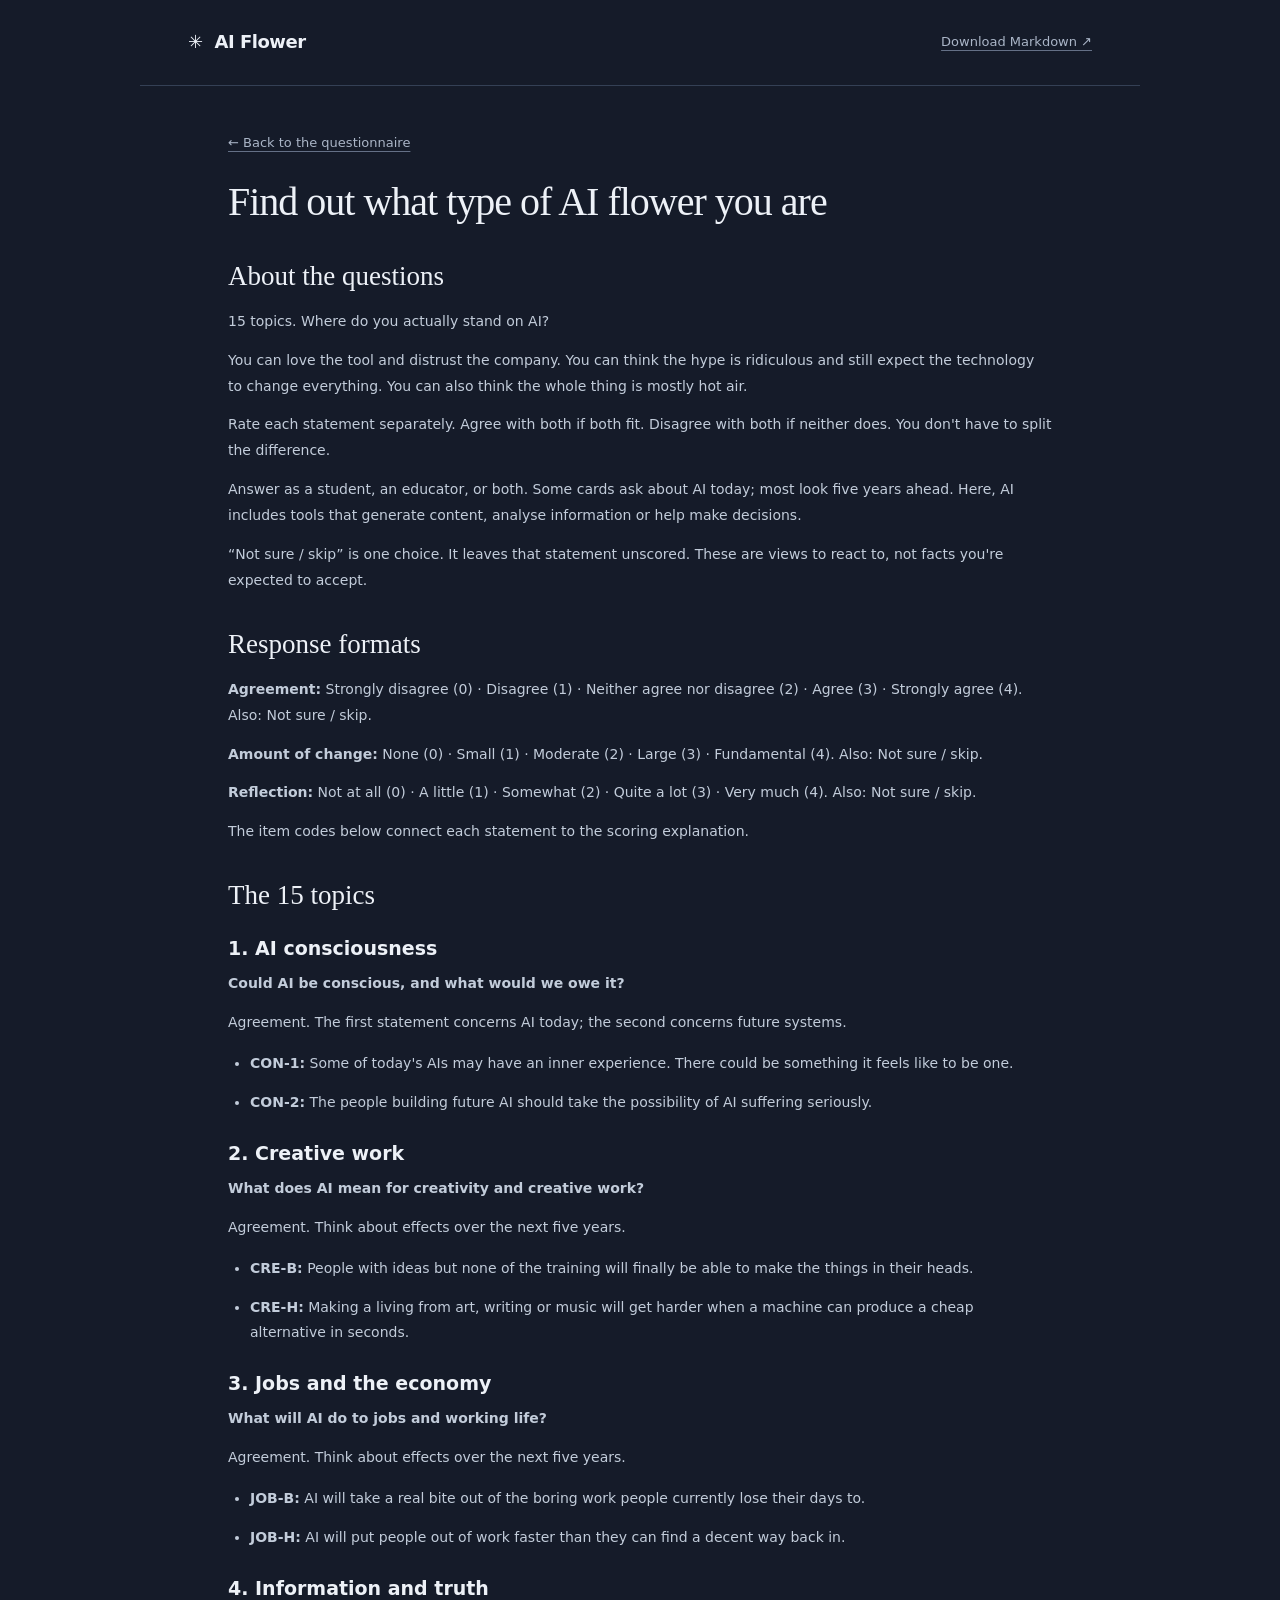
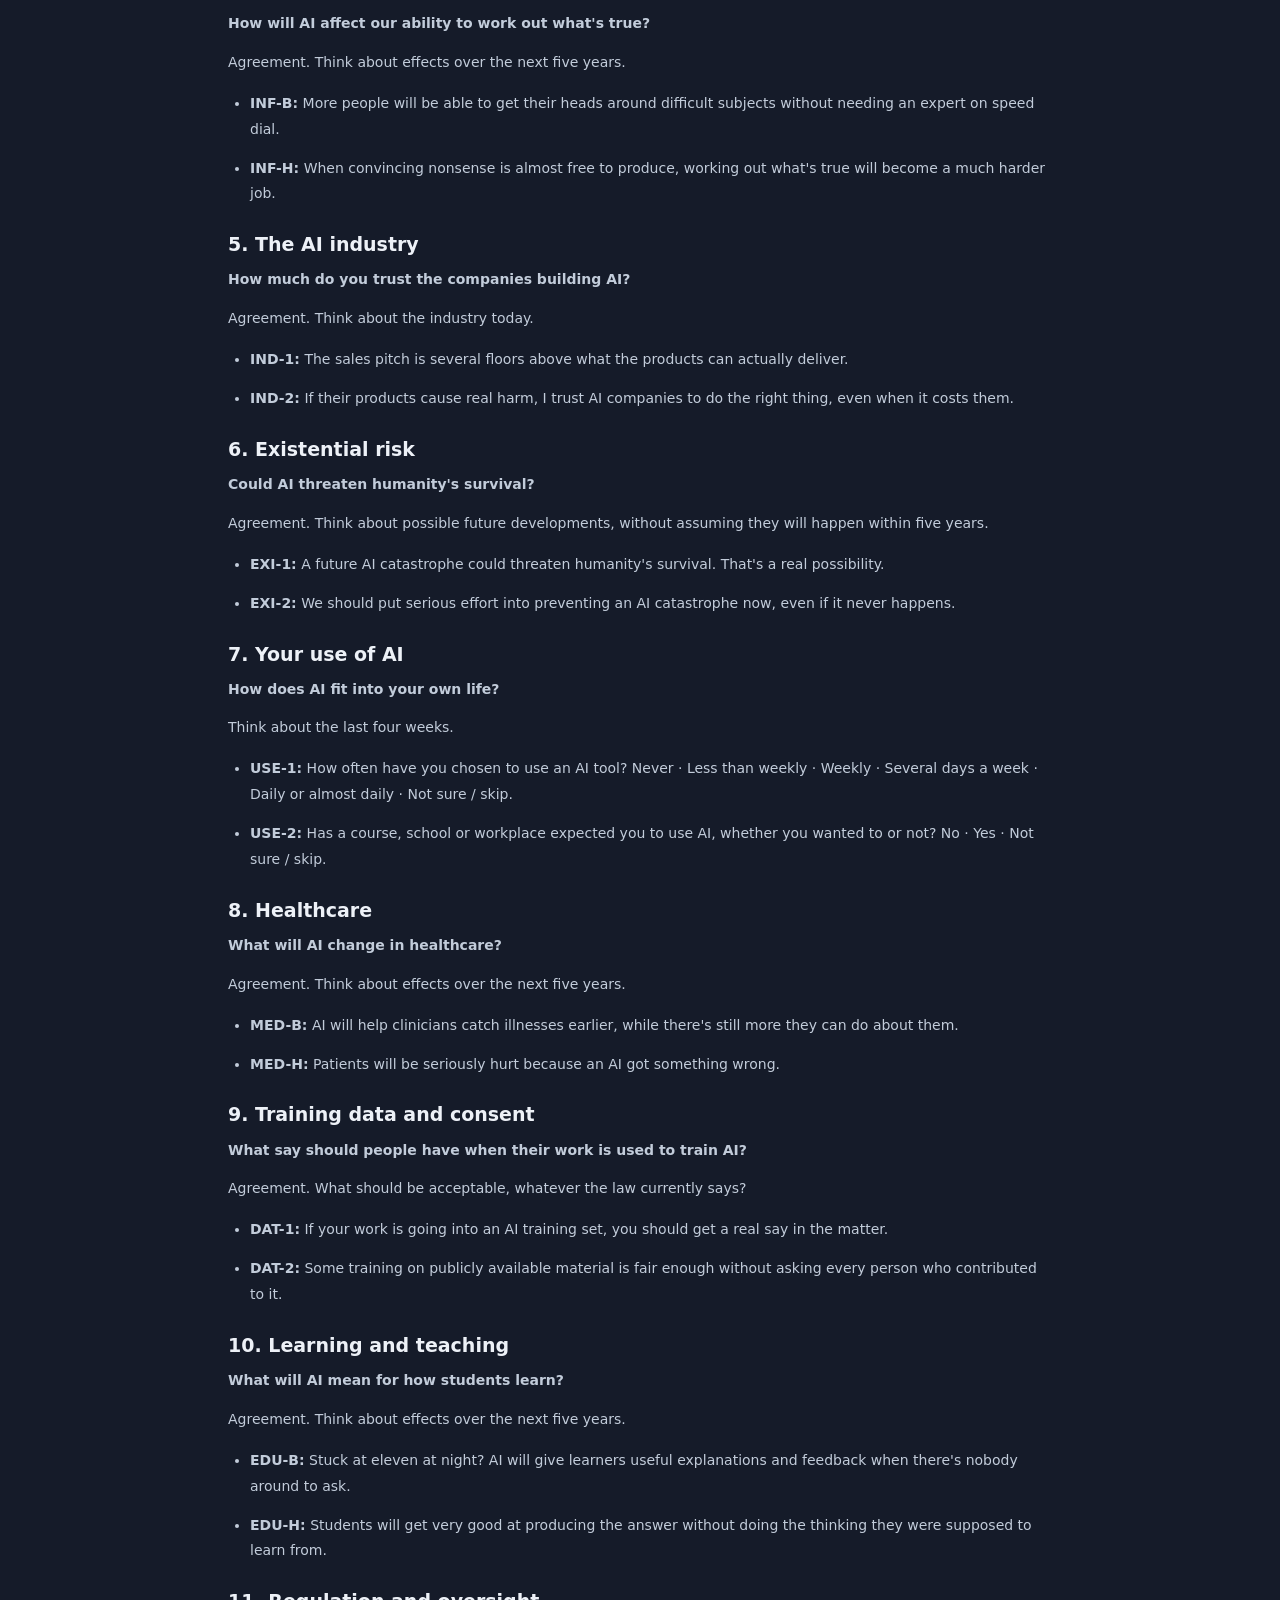
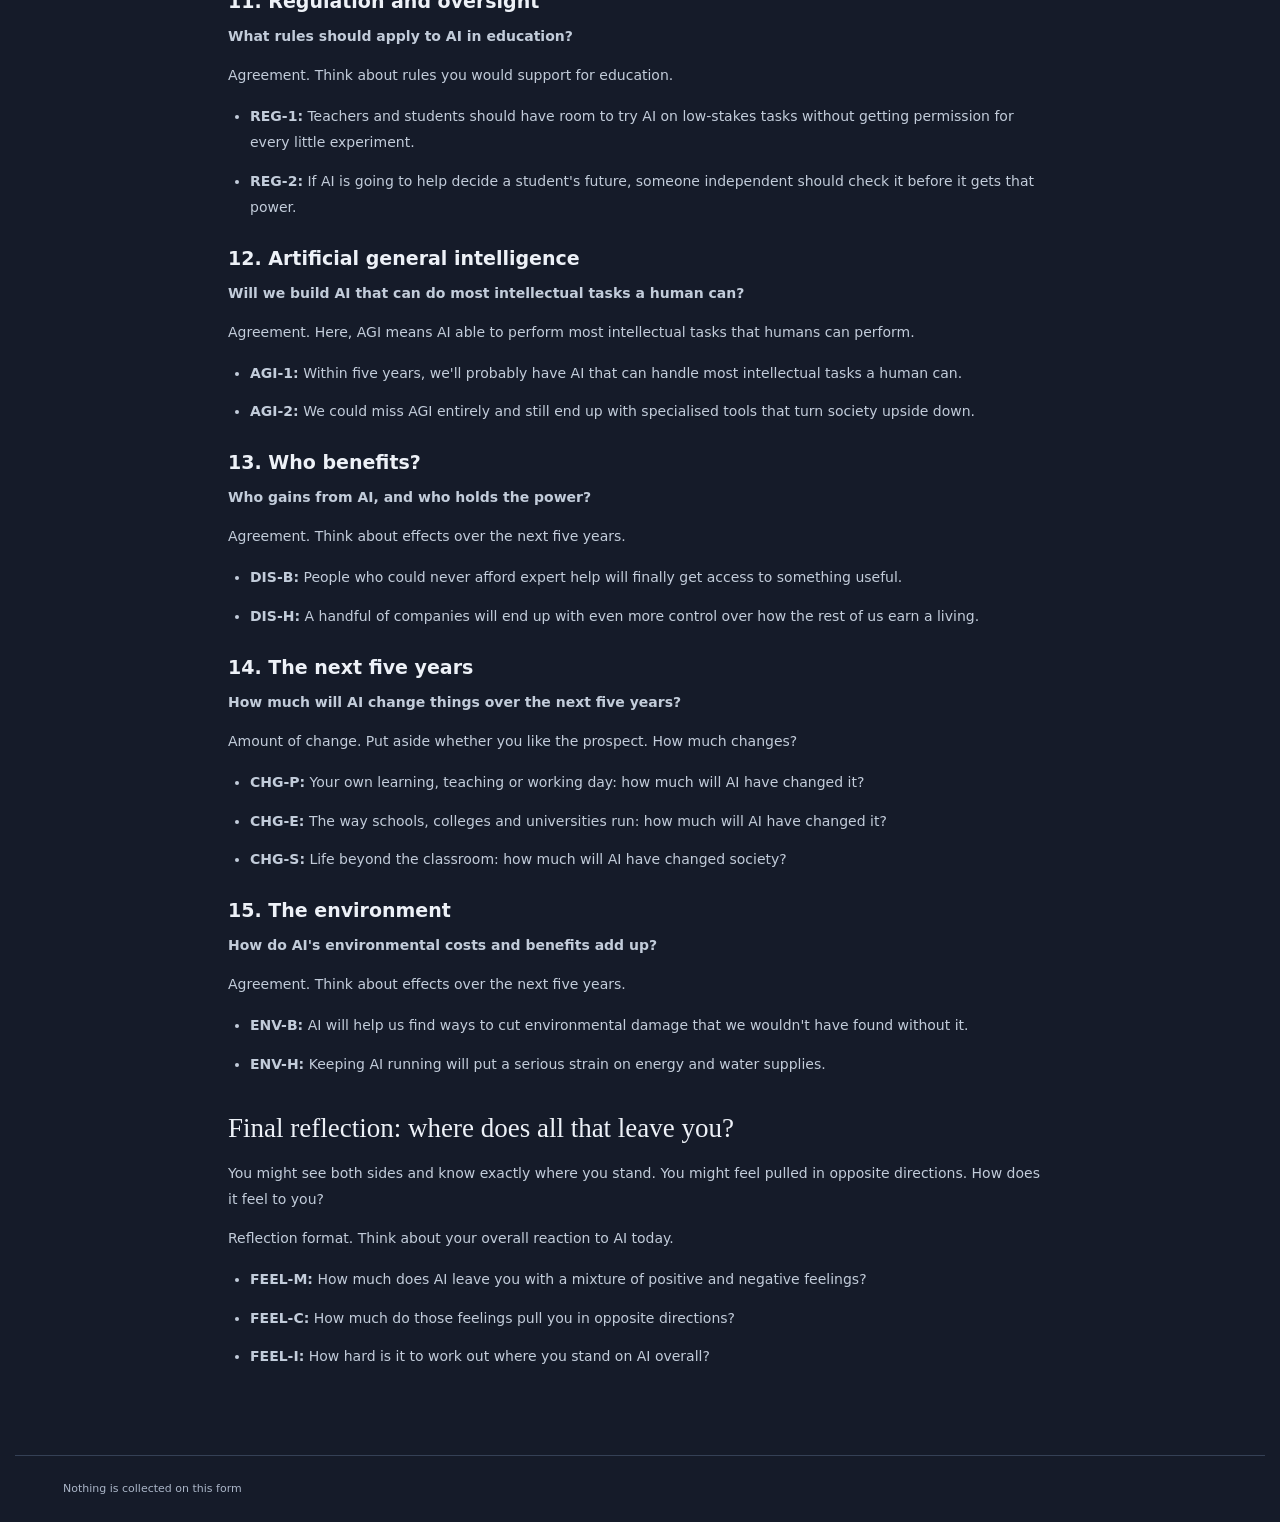
==== questions.html @ de34179a "Add files via upload" ====
<!doctype html><html lang="en"><head><meta charset="utf-8"><meta name="viewport" content="width=device-width,initial-scale=1"><meta name="theme-color" content="#151b29"><title>The complete questionnaire · AI Flower</title><link rel="stylesheet" href="styles.css"></head><body><header class="doc-header"><a class="brand" href="./">✳ <span>AI Flower</span></a><a class="text-link" href="questions.md" download>Download Markdown ↗</a></header><main class="document"><a class="text-link" href="./">← Back to the questionnaire</a><h1 id="find-out-what-type-of-ai-flower-you-are">Find out what type of AI flower you are</h1>
<h2 id="about-the-questions">About the questions</h2>
<p>15 topics. Where do you actually stand on AI?</p>
<p>You can love the tool and distrust the company. You can think the hype is ridiculous and still expect the technology to change everything. You can also think the whole thing is mostly hot air.</p>
<p>Rate each statement separately. Agree with both if both fit. Disagree with both if neither does. You don&#x27;t have to split the difference.</p>
<p>Answer as a student, an educator, or both. Some cards ask about AI today; most look five years ahead. Here, AI includes tools that generate content, analyse information or help make decisions.</p>
<p>“Not sure / skip” is one choice. It leaves that statement unscored. These are views to react to, not facts you&#x27;re expected to accept.</p>
<h2 id="response-formats">Response formats</h2>
<p><strong>Agreement:</strong> Strongly disagree (0) · Disagree (1) · Neither agree nor disagree (2) · Agree (3) · Strongly agree (4). Also: Not sure / skip.</p>
<p><strong>Amount of change:</strong> None (0) · Small (1) · Moderate (2) · Large (3) · Fundamental (4). Also: Not sure / skip.</p>
<p><strong>Reflection:</strong> Not at all (0) · A little (1) · Somewhat (2) · Quite a lot (3) · Very much (4). Also: Not sure / skip.</p>
<p>The item codes below connect each statement to the scoring explanation.</p>
<h2 id="the-15-topics">The 15 topics</h2>
<h3 id="1-ai-consciousness">1. AI consciousness</h3>
<p><strong>Could AI be conscious, and what would we owe it?</strong></p>
<p>Agreement. The first statement concerns AI today; the second concerns future systems.</p>
<ul>
<li><strong>CON-1:</strong> Some of today&#x27;s AIs may have an inner experience. There could be something it feels like to be one.</li>
<li><strong>CON-2:</strong> The people building future AI should take the possibility of AI suffering seriously.</li>
</ul>
<h3 id="2-creative-work">2. Creative work</h3>
<p><strong>What does AI mean for creativity and creative work?</strong></p>
<p>Agreement. Think about effects over the next five years.</p>
<ul>
<li><strong>CRE-B:</strong> People with ideas but none of the training will finally be able to make the things in their heads.</li>
<li><strong>CRE-H:</strong> Making a living from art, writing or music will get harder when a machine can produce a cheap alternative in seconds.</li>
</ul>
<h3 id="3-jobs-and-the-economy">3. Jobs and the economy</h3>
<p><strong>What will AI do to jobs and working life?</strong></p>
<p>Agreement. Think about effects over the next five years.</p>
<ul>
<li><strong>JOB-B:</strong> AI will take a real bite out of the boring work people currently lose their days to.</li>
<li><strong>JOB-H:</strong> AI will put people out of work faster than they can find a decent way back in.</li>
</ul>
<h3 id="4-information-and-truth">4. Information and truth</h3>
<p><strong>How will AI affect our ability to work out what&#x27;s true?</strong></p>
<p>Agreement. Think about effects over the next five years.</p>
<ul>
<li><strong>INF-B:</strong> More people will be able to get their heads around difficult subjects without needing an expert on speed dial.</li>
<li><strong>INF-H:</strong> When convincing nonsense is almost free to produce, working out what&#x27;s true will become a much harder job.</li>
</ul>
<h3 id="5-the-ai-industry">5. The AI industry</h3>
<p><strong>How much do you trust the companies building AI?</strong></p>
<p>Agreement. Think about the industry today.</p>
<ul>
<li><strong>IND-1:</strong> The sales pitch is several floors above what the products can actually deliver.</li>
<li><strong>IND-2:</strong> If their products cause real harm, I trust AI companies to do the right thing, even when it costs them.</li>
</ul>
<h3 id="6-existential-risk">6. Existential risk</h3>
<p><strong>Could AI threaten humanity&#x27;s survival?</strong></p>
<p>Agreement. Think about possible future developments, without assuming they will happen within five years.</p>
<ul>
<li><strong>EXI-1:</strong> A future AI catastrophe could threaten humanity&#x27;s survival. That&#x27;s a real possibility.</li>
<li><strong>EXI-2:</strong> We should put serious effort into preventing an AI catastrophe now, even if it never happens.</li>
</ul>
<h3 id="7-your-use-of-ai">7. Your use of AI</h3>
<p><strong>How does AI fit into your own life?</strong></p>
<p>Think about the last four weeks.</p>
<ul>
<li><strong>USE-1:</strong> How often have you chosen to use an AI tool? Never · Less than weekly · Weekly · Several days a week · Daily or almost daily · Not sure / skip.</li>
<li><strong>USE-2:</strong> Has a course, school or workplace expected you to use AI, whether you wanted to or not? No · Yes · Not sure / skip.</li>
</ul>
<h3 id="8-healthcare">8. Healthcare</h3>
<p><strong>What will AI change in healthcare?</strong></p>
<p>Agreement. Think about effects over the next five years.</p>
<ul>
<li><strong>MED-B:</strong> AI will help clinicians catch illnesses earlier, while there&#x27;s still more they can do about them.</li>
<li><strong>MED-H:</strong> Patients will be seriously hurt because an AI got something wrong.</li>
</ul>
<h3 id="9-training-data-and-consent">9. Training data and consent</h3>
<p><strong>What say should people have when their work is used to train AI?</strong></p>
<p>Agreement. What should be acceptable, whatever the law currently says?</p>
<ul>
<li><strong>DAT-1:</strong> If your work is going into an AI training set, you should get a real say in the matter.</li>
<li><strong>DAT-2:</strong> Some training on publicly available material is fair enough without asking every person who contributed to it.</li>
</ul>
<h3 id="10-learning-and-teaching">10. Learning and teaching</h3>
<p><strong>What will AI mean for how students learn?</strong></p>
<p>Agreement. Think about effects over the next five years.</p>
<ul>
<li><strong>EDU-B:</strong> Stuck at eleven at night? AI will give learners useful explanations and feedback when there&#x27;s nobody around to ask.</li>
<li><strong>EDU-H:</strong> Students will get very good at producing the answer without doing the thinking they were supposed to learn from.</li>
</ul>
<h3 id="11-regulation-and-oversight">11. Regulation and oversight</h3>
<p><strong>What rules should apply to AI in education?</strong></p>
<p>Agreement. Think about rules you would support for education.</p>
<ul>
<li><strong>REG-1:</strong> Teachers and students should have room to try AI on low-stakes tasks without getting permission for every little experiment.</li>
<li><strong>REG-2:</strong> If AI is going to help decide a student&#x27;s future, someone independent should check it before it gets that power.</li>
</ul>
<h3 id="12-artificial-general-intelligence">12. Artificial general intelligence</h3>
<p><strong>Will we build AI that can do most intellectual tasks a human can?</strong></p>
<p>Agreement. Here, AGI means AI able to perform most intellectual tasks that humans can perform.</p>
<ul>
<li><strong>AGI-1:</strong> Within five years, we&#x27;ll probably have AI that can handle most intellectual tasks a human can.</li>
<li><strong>AGI-2:</strong> We could miss AGI entirely and still end up with specialised tools that turn society upside down.</li>
</ul>
<h3 id="13-who-benefits">13. Who benefits?</h3>
<p><strong>Who gains from AI, and who holds the power?</strong></p>
<p>Agreement. Think about effects over the next five years.</p>
<ul>
<li><strong>DIS-B:</strong> People who could never afford expert help will finally get access to something useful.</li>
<li><strong>DIS-H:</strong> A handful of companies will end up with even more control over how the rest of us earn a living.</li>
</ul>
<h3 id="14-the-next-five-years">14. The next five years</h3>
<p><strong>How much will AI change things over the next five years?</strong></p>
<p>Amount of change. Put aside whether you like the prospect. How much changes?</p>
<ul>
<li><strong>CHG-P:</strong> Your own learning, teaching or working day: how much will AI have changed it?</li>
<li><strong>CHG-E:</strong> The way schools, colleges and universities run: how much will AI have changed it?</li>
<li><strong>CHG-S:</strong> Life beyond the classroom: how much will AI have changed society?</li>
</ul>
<h3 id="15-the-environment">15. The environment</h3>
<p><strong>How do AI&#x27;s environmental costs and benefits add up?</strong></p>
<p>Agreement. Think about effects over the next five years.</p>
<ul>
<li><strong>ENV-B:</strong> AI will help us find ways to cut environmental damage that we wouldn&#x27;t have found without it.</li>
<li><strong>ENV-H:</strong> Keeping AI running will put a serious strain on energy and water supplies.</li>
</ul>
<h2 id="final-reflection-where-does-all-that-leave-you">Final reflection: where does all that leave you?</h2>
<p>You might see both sides and know exactly where you stand. You might feel pulled in opposite directions. How does it feel to you?</p>
<p>Reflection format. Think about your overall reaction to AI today.</p>
<ul>
<li><strong>FEEL-M:</strong> How much does AI leave you with a mixture of positive and negative feelings?</li>
<li><strong>FEEL-C:</strong> How much do those feelings pull you in opposite directions?</li>
<li><strong>FEEL-I:</strong> How hard is it to work out where you stand on AI overall?</li>
</ul></main><footer class="footer">Nothing is collected on this form</footer></body></html>
---- styles.css ----
:root{color-scheme:dark;--bg:#151b29;--panel:#1c2434;--panel2:#202b3d;--line:#344055;--muted:#aab5c7;--text:#edf1f7;--yellow:#ffdb78;--teal:#80d6c3;--coral:#f3a794;--serif:Georgia,'Times New Roman',serif;--sans:Inter,ui-sans-serif,system-ui,-apple-system,BlinkMacSystemFont,'Segoe UI',sans-serif}
*{box-sizing:border-box}body{margin:0;background:var(--bg);color:var(--text);font:15px/1.6 var(--sans)}button,input{font:inherit}a{color:inherit;text-underline-offset:4px}button,a,label{-webkit-tap-highlight-color:transparent}button{cursor:pointer}button:disabled{cursor:default;opacity:.35}button:focus-visible,a:focus-visible,input:focus-visible{outline:3px solid var(--yellow);outline-offset:5px}::selection{background:#ffdb7833;color:#fff}h1,h2,h3,p{margin:0}h1,h2,h3{line-height:1.16}button{color:inherit}svg{display:block;max-width:100%}.skip-link{position:fixed;top:-100px;left:20px;background:var(--yellow);color:var(--bg);padding:10px;z-index:20}.skip-link:focus{top:10px}
.site-header,.doc-header{max-width:1360px;margin:auto;display:flex;align-items:center;justify-content:space-between;padding:26px 48px;border-bottom:1px solid var(--line);gap:20px}.brand{display:flex;align-items:center;gap:12px;font-size:18px;font-weight:650;text-decoration:none;letter-spacing:-.5px;white-space:nowrap}.brand svg{width:32px;height:32px;color:var(--yellow)}.header-links{display:flex;align-items:center;gap:24px}.text-link{color:var(--muted);font-size:13px;background:none;border:0;padding:6px 0;text-decoration:underline;text-decoration-color:#647086;cursor:pointer}.text-link:hover{color:var(--yellow)}.eyebrow{font-size:11px;font-weight:650;letter-spacing:2px;text-transform:uppercase;color:var(--yellow)}
.intro{max-width:1250px;margin:auto;padding:76px 48px 64px;display:grid;grid-template-columns:1.1fr 1fr;gap:70px;align-items:center}.intro h1{font-family:var(--serif);font-weight:400;font-size:clamp(44px,5.7vw,76px);letter-spacing:-2.5px;margin:24px 0}.intro h1 em{font-style:italic;color:var(--yellow)}.intro .lead{font-size:17px;color:var(--muted);line-height:1.8;max-width:510px}.intro .lead+p{color:var(--muted);margin-top:16px;max-width:500px}.intro-actions{display:flex;flex-wrap:wrap;align-items:center;gap:24px;margin-top:32px}.button-primary,.button-secondary{display:inline-flex;justify-content:center;align-items:center;gap:25px;padding:13px 22px;border-radius:6px;font-weight:650;font-size:14px;text-decoration:none;min-height:48px}.button-primary{background:var(--yellow);color:#171d2a;border:1px solid var(--yellow)}.button-primary:hover{background:#ffe7a0}.button-secondary{background:transparent;color:var(--text);border:1px solid var(--line)}.button-secondary:hover{background:var(--panel2)}.small-note{font-size:12px;color:var(--muted);margin-top:20px}.intro-art{position:relative;background:var(--panel);border:1px solid var(--line);border-radius:14px;padding:30px;transform:rotate(1deg)}.intro-art>svg{width:100%;height:auto}.intro-art .art-caption{display:flex;justify-content:space-between;align-items:center;border-top:1px solid var(--line);padding-top:18px;margin-top:14px;gap:10px}.art-caption p{font-family:var(--serif);font-size:22px}.art-caption span{font-size:11px;color:var(--muted)}.art-label{font-size:11px;letter-spacing:1.7px;color:var(--muted);text-transform:uppercase;margin-bottom:10px}.intro-strip{max-width:1154px;margin:0 auto 60px;border-top:1px solid var(--line);border-bottom:1px solid var(--line);display:grid;grid-template-columns:repeat(3,1fr);padding:25px 0;gap:35px}.intro-strip strong{font-size:14px;display:block;margin-bottom:7px}.intro-strip p{font-size:13px;color:var(--muted)}.intro-strip span{color:var(--yellow);font-family:var(--serif);font-size:20px;margin-right:9px}
.quiz-layout{max-width:1250px;margin:auto;display:grid;grid-template-columns:245px 1fr;gap:70px;padding:42px 48px 64px}.topic-nav{position:sticky;top:24px;align-self:start}.nav-title{font-size:10px;letter-spacing:2px;color:var(--muted);text-transform:uppercase;margin-bottom:18px}.topic-button{width:100%;display:flex;align-items:center;gap:12px;border:0;border-left:2px solid transparent;background:none;text-align:left;padding:8px 10px;font-size:12px;color:var(--muted);border-radius:0 4px 4px 0;line-height:1.4;min-height:35px}.topic-button .nav-index{font:10px/1 var(--sans);min-width:20px;color:#7d8ca4}.topic-button.active{border-left-color:var(--yellow);background:#ffdb780c;color:var(--yellow)}.topic-button.done .nav-index{color:var(--teal)}.topic-button:hover{background:var(--panel)}.topic-nav .nav-bottom{margin-top:23px;padding-top:15px;border-top:1px solid var(--line)}.mobile-topic{display:none}.quiz-main{max-width:750px;width:100%}.question-topline{display:flex;justify-content:space-between;align-items:center;gap:15px;margin-bottom:17px}.question-count{font-size:12px;color:var(--muted);font-variant-numeric:tabular-nums}.progress-track{height:3px;background:var(--line);border-radius:4px;overflow:hidden}.progress-fill{height:100%;background:var(--yellow);transition:width .15s}.question-heading{padding:27px 0 24px}.question-heading h1{font:400 clamp(27px,3vw,38px)/1.2 var(--serif);letter-spacing:-.7px;margin-bottom:13px}.question-heading p{font-size:13px;color:var(--muted);max-width:650px}.rating-card{background:var(--panel);border:1px solid var(--line);border-radius:9px;padding:23px 24px;margin-bottom:15px}.rating-card legend{padding:0;float:left;width:100%;font-size:17px;line-height:1.55;letter-spacing:-.15px;margin-bottom:23px}.rating-card:after{content:'';display:block;clear:both}fieldset.rating-card{min-width:0}.statement-number{font:10px/1 var(--sans);letter-spacing:1.5px;color:var(--muted);text-transform:uppercase;display:block;margin-bottom:10px}.rating-grid{display:grid;grid-template-columns:repeat(5,1fr);gap:7px;clear:both}.rating-option{position:relative;display:flex;align-items:center;justify-content:center;min-height:66px;border:1px solid #3b4860;border-radius:5px;text-align:center;padding:8px 5px;color:var(--muted);font-size:11px;line-height:1.4;cursor:pointer;background:#151b2940}.rating-option input,.small-choice input{position:absolute;opacity:0;width:1px;height:1px}.rating-option:hover{border-color:var(--yellow);background:#ffdb7809}.rating-option:has(input:checked){border-color:var(--yellow);color:var(--yellow);background:#ffdb7810;box-shadow:0 0 0 1px var(--yellow)}.rating-option:has(input:focus-visible),.small-choice:has(input:focus-visible){outline:3px solid var(--yellow);outline-offset:4px}.rating-option .number{display:block;font-size:13px;font-weight:650;margin-bottom:4px}.rating-grid.two-options{grid-template-columns:repeat(2,1fr)}.rating-grid.two-options .rating-option{font-size:14px;min-height:50px}.choice-utilities{display:flex;align-items:center;gap:16px;clear:both;padding-top:16px;min-height:40px}.small-choice{display:flex;align-items:center;gap:6px;font-size:12px;color:var(--muted);cursor:pointer;position:relative}.small-choice:before{content:'';width:12px;height:12px;border:1px solid #65738c;border-radius:50%}.small-choice:has(input:checked){color:var(--yellow)}.small-choice:has(input:checked):before{background:var(--yellow);border-color:var(--yellow);box-shadow:inset 0 0 0 3px var(--panel)}.clear-answer{margin-left:auto;font-size:11px;color:var(--muted);background:none;border:0;text-decoration:underline;min-height:25px}.quiz-footer{display:flex;justify-content:space-between;align-items:center;gap:15px;margin-top:26px;padding-top:22px;border-top:1px solid var(--line)}.quiz-footnote{font-size:12px;color:var(--muted);margin-top:17px}.inline-both{display:flex;gap:8px;color:var(--teal);font-size:12px;align-items:center;padding:3px 0 7px}.inline-both svg{width:15px;height:15px}.footer{max-width:1250px;padding:24px 48px;margin:auto;display:flex;align-items:center;justify-content:space-between;gap:20px;font-size:11px;color:var(--muted);border-top:1px solid var(--line)}.footer-links{display:flex;gap:22px}.footer a{color:var(--muted)}
.results{max-width:1180px;margin:auto;padding:50px 48px 70px}.result-heading{display:flex;align-items:flex-end;justify-content:space-between;gap:30px;margin:18px 0 32px}.result-heading h1{font:400 clamp(32px,4vw,49px)/1.15 var(--serif);letter-spacing:-1px;max-width:700px}.result-heading p{color:var(--muted);font-size:14px;max-width:640px;margin-top:16px}.coverage{font-size:12px;color:var(--muted);margin-bottom:14px}.result-grid{display:grid;grid-template-columns:1.2fr 1fr;gap:22px;align-items:start}.chart-card,.summary-card,.stretch-card,.reflection-card{border:1px solid var(--line);background:var(--panel);border-radius:10px;padding:26px}.chart-header{display:flex;justify-content:space-between;align-items:center;gap:15px;margin-bottom:15px}.chart-header h2,.summary-card h2,.stretch-card h2,.reflection-card h2{font-size:15px;font-weight:600}.chart-tabs{display:flex;background:var(--bg);padding:3px;border-radius:5px;border:1px solid var(--line)}.chart-tabs button{font-size:11px;padding:5px 10px;background:none;color:var(--muted);border:0;border-radius:3px}.chart-tabs button.active{background:var(--panel2);color:var(--yellow)}.chart-svg{width:100%;height:auto;overflow:visible}.chart-caption{font-size:11px;color:var(--muted);line-height:1.6;margin-top:10px}.score-row{display:flex;justify-content:space-between;gap:20px;align-items:flex-start;margin-top:20px}.score-row .score{font-family:var(--serif);font-size:30px;line-height:1}.score small{font:11px var(--sans);color:var(--muted)}.score-name{font-size:14px}.score-meta{font-size:11px;color:var(--muted);margin-top:3px}.meter{height:5px;background:#354055;border-radius:3px;margin-top:11px;overflow:hidden}.meter span{display:block;height:100%;border-radius:3px}.meter.benefit span{background:var(--teal)}.meter.harm span{background:var(--coral)}.meter.change span{background:var(--yellow)}.score-divider{border-top:1px solid var(--line);margin:24px 0 20px}.change-item{margin-top:13px;display:flex;justify-content:space-between;gap:15px;color:var(--muted);font-size:12px}.change-item strong{color:var(--text);font-weight:500}.stretch-card{margin-top:22px;background:#1a2e32;border-color:#365b5a;position:relative;overflow:hidden}.stretch-card .eyebrow{color:var(--teal)}.stretch-value{font:400 49px/1 var(--serif);letter-spacing:-2px;color:var(--teal);margin:13px 0}.stretch-value small{font:14px var(--sans);letter-spacing:0;color:var(--text)}.stretch-card p{font-size:13px;color:#bdcfce}.topic-chips{display:flex;flex-wrap:wrap;gap:6px;margin-top:16px}.topic-chip{font-size:10px;border:1px solid #47706b;background:#80d6c309;color:#bcecdf;padding:4px 8px;border-radius:4px}.reflection-card{margin-top:22px}.reflection-intro{font-size:13px;color:var(--muted);margin-top:8px}.feeling-row{margin-top:19px;display:flex;justify-content:space-between;gap:20px;align-items:center;font-size:12px}.feeling-row strong{font-weight:500}.dots{display:flex;gap:5px;margin-top:6px}.dot{width:18px;height:4px;border-radius:3px;background:var(--line)}.dot.on{background:var(--yellow)}.feeling-label{font-size:11px;color:var(--muted);text-align:right}.section-title{font:400 30px var(--serif);letter-spacing:-.6px;margin:40px 0 8px}.section-note{color:var(--muted);font-size:13px;margin-bottom:21px}.breakdown{border-top:1px solid var(--line)}.breakdown details{border-bottom:1px solid var(--line)}.breakdown summary{display:flex;list-style:none;justify-content:space-between;gap:20px;padding:17px 0;cursor:pointer;align-items:center}.breakdown summary::-webkit-details-marker{display:none}.breakdown summary:after{content:'+';color:var(--muted);font-size:20px}.breakdown details[open] summary:after{content:'−'}.breakdown-title{display:flex;flex-wrap:wrap;align-items:center;gap:12px;font-size:14px}.pair-status{font-size:10px;font-weight:500;color:var(--muted);padding:3px 7px;border:1px solid var(--line);border-radius:4px}.pair-status.both{color:var(--teal);border-color:#47706b}.answer-line{display:grid;grid-template-columns:1fr 170px;gap:25px;padding:10px 0 14px;color:var(--muted);font-size:13px}.answer-line strong{font-weight:500;color:var(--text);text-align:right;font-size:12px}.result-actions{display:flex;align-items:center;flex-wrap:wrap;gap:14px;margin:32px 0 22px}.result-disclaimer{font-size:12px;color:var(--muted);line-height:1.8}.example-banner{max-width:1180px;margin:24px auto 0;padding:12px 20px;background:#ffdb7810;border:1px solid #6f623d;border-radius:6px;display:flex;justify-content:space-between;gap:20px;font-size:12px;color:var(--yellow)}.partial-message{fill:#aab5c7;font-size:12px;text-anchor:middle}.document{max-width:900px;margin:auto;padding:44px 38px 70px;overflow-wrap:anywhere}.document h1{font:400 40px/1.2 var(--serif);letter-spacing:-1px;margin:24px 0}.document h2{font:400 27px var(--serif);margin:35px 0 17px}.document h3{font-size:19px;margin:26px 0 12px}.document p,.document li{color:#c2ccda;margin-bottom:13px;font-size:14px;line-height:1.85}.document ul,.document ol{padding-left:22px}.document code{font-size:12px;background:#111723;padding:3px 5px}.document pre{padding:18px;background:#111723;overflow:auto;border-radius:5px;line-height:1.8}.document pre code{padding:0;white-space:pre}.document blockquote{border-left:3px solid var(--yellow);padding:15px 22px;margin:20px 0;background:var(--panel);font-family:var(--serif);font-size:20px;line-height:1.6}.table-scroll{overflow:auto;margin:20px 0}.document table{width:100%;border-collapse:collapse;font-size:12px}.document td,.document th{text-align:left;border:1px solid var(--line);padding:12px;min-width:160px;vertical-align:top}.document th{background:var(--panel2);color:var(--yellow)}.document td{color:#c2ccda}.doc-header{max-width:1000px}.method-dialog{border:1px solid var(--line);border-radius:12px;background:var(--panel);color:var(--text);padding:32px;max-width:650px;width:calc(100% - 32px);max-height:85vh}.method-dialog::backdrop{background:#060c16c9;backdrop-filter:blur(5px)}.dialog-head{display:flex;justify-content:space-between;gap:20px;align-items:center}.dialog-head h2{font:400 30px var(--serif)}.dialog-close{font-size:25px;line-height:1;background:none;border:0;color:var(--muted);padding:5px}.method-dialog p,.method-dialog li{font-size:13px;color:var(--muted);line-height:1.8}.method-dialog p{margin-top:17px}.method-dialog ol{padding-left:20px}.method-dialog li{margin:12px 0}.method-dialog a{color:var(--yellow)}.method-dialog .button-primary{color:var(--bg);margin-top:18px}.method-dialog h3{font-size:15px;margin-top:24px}.visually-hidden{position:absolute!important;width:1px;height:1px;overflow:hidden;clip:rect(0,0,0,0);white-space:nowrap}.chart-key{display:flex;gap:18px;font-size:11px;color:var(--muted);margin-top:12px}.chart-key i{display:inline-block;width:7px;height:7px;margin-right:5px;border-radius:50%}
@media(min-width:1400px){.intro{padding-top:95px;padding-bottom:80px}}
@media(max-width:1000px){.site-header{padding:22px 28px}.intro{padding:50px 28px;gap:30px}.intro-strip{margin:0 28px 40px;gap:20px}.quiz-layout{gap:30px;padding:32px 28px;grid-template-columns:190px 1fr}.rating-card{padding:20px}.results{padding:36px 28px}.result-grid{gap:16px}.chart-card,.summary-card,.stretch-card,.reflection-card{padding:20px}.footer{padding:24px 28px}.intro h1{font-size:55px}.intro-art{padding:20px}.header-links{gap:16px}}
@media(max-width:760px){.site-header{padding:17px 20px}.brand{font-size:16px;gap:9px}.brand svg{width:27px;height:27px}.header-links{gap:13px}.header-links .text-link{font-size:11px}.intro{display:flex;flex-direction:column;padding:40px 22px;gap:38px;align-items:stretch}.intro h1{font-size:53px;letter-spacing:-1.8px;margin:20px 0}.intro .lead{font-size:16px}.intro-art{max-width:430px;align-self:center;transform:none}.intro-strip{margin:0 22px 35px;grid-template-columns:1fr;gap:22px;padding:25px 0}.intro-strip p{padding-left:27px}.quiz-layout{display:block;padding:24px 20px 40px}.topic-nav{display:none}.mobile-topic{display:block;margin-bottom:24px}.mobile-topic select{background:var(--panel);color:var(--text);border:1px solid var(--line);padding:11px 12px;border-radius:5px;width:100%;font-size:13px}.question-heading{padding-top:22px}.question-heading h1{font-size:31px}.rating-card{padding:20px 15px;margin-bottom:14px}.rating-card legend{font-size:16px;margin-bottom:19px}.rating-grid{gap:5px}.rating-option{font-size:10px;min-height:68px;padding:7px 3px}.rating-option .number{font-size:12px}.choice-utilities{gap:18px}.quiz-footer .button-primary{padding:12px 17px;gap:15px}.footer{padding:22px 20px;display:block;line-height:1.8}.footer-links{margin-top:12px;gap:20px;flex-wrap:wrap}.results{padding:30px 20px 45px}.result-heading{display:block;margin-top:13px}.result-heading h1{font-size:37px}.result-heading p{font-size:13px}.result-grid{grid-template-columns:1fr}.result-heading .button-secondary{margin-top:20px;min-height:40px;font-size:12px}.stretch-card{margin-top:16px}.reflection-card{margin-top:16px}.answer-line{grid-template-columns:1fr;gap:8px}.answer-line strong{text-align:left;color:var(--yellow)}.example-banner{margin:20px 20px 0;padding:12px 15px}.section-title{font-size:28px}.breakdown-title{font-size:13px;gap:8px}.pair-status{font-size:9px}.document{padding:28px 22px 50px}.doc-header{padding:18px 22px}.document h1{font-size:32px}.document h2{font-size:25px}.method-dialog{padding:23px}.dialog-head h2{font-size:27px}.art-caption p{font-size:20px}.intro-actions{gap:20px}}
@media(prefers-reduced-motion:reduce){*{scroll-behavior:auto!important;transition:none!important}}
@media print{body{background:white;color:#111;--text:#111;--muted:#444;--panel:white;--line:#bbb}.site-header,.footer,.result-actions,.header-links,.result-heading .button-secondary,.chart-tabs,.example-banner{display:none}.results{padding:0}.result-grid{grid-template-columns:1fr 1fr}.chart-card,.summary-card,.stretch-card,.reflection-card{break-inside:avoid;background:white}.score-name,.change-item strong,.answer-line strong{color:#111}.breakdown details{break-inside:avoid}.result-heading h1{font-size:30px}}

/* Issue-level atlas: the data traces and the decorative conflict edge are independent. */
.result-grid{grid-template-columns:minmax(0,1.45fr) minmax(0,1fr)}
.atlas-card{padding:24px;background:radial-gradient(ellipse at 45% 32%,#263b4538,transparent 65%),var(--panel);min-width:0}
.issue-map-svg,.depth-map-svg{font-family:var(--sans);overflow:visible}
.issue-map-key,.intro-art-key{display:flex;justify-content:center;align-items:center;gap:23px;font-size:11px;color:var(--muted);margin:15px 0 0}
.issue-map-key span,.intro-art-key span,.issue-answer>span{display:flex;align-items:center;gap:7px}
.benefit-key,.harm-key{display:inline-block;width:16px;height:6px;flex-shrink:0}
.benefit-key{border-top:2px solid var(--teal)}
.harm-key{border-top:2px dashed var(--coral)}
.intro-art-atlas{transform:rotate(.5deg);padding:24px;box-shadow:0 20px 80px #03091622}
.intro-art-atlas .issue-map-svg{margin:-12px 0 -22px}
.intro-art-key{margin:0 0 20px;gap:17px;font-size:10px}
.intro-art-atlas .art-caption{padding-top:17px}
.outline-key{display:flex;align-items:flex-start;gap:13px;padding:17px 0 18px;margin-top:20px;border-top:1px solid var(--line);border-bottom:1px solid var(--line)}
.outline-key strong{font-size:12px;font-weight:550;color:#e2d2bb}
.outline-key p{color:var(--muted);font-size:11px;line-height:1.7;margin:4px 0 0;max-width:460px}
.outline-icon{display:block;width:23px;height:23px;flex-shrink:0;margin-top:4px}
.outline-icon.smooth{border:1px solid #dfccaa;border-radius:50%}
.outline-icon.unknown{border:1px dashed #8090a8;border-radius:50%;opacity:.6}
.outline-icon.rough{background:#dfccaa;clip-path:polygon(50% 0%,57% 19%,69% 4%,70% 25%,89% 16%,82% 36%,100% 42%,81% 51%,97% 66%,76% 65%,81% 86%,63% 76%,56% 100%,47% 80%,31% 97%,32% 75%,11% 83%,20% 62%,0% 54%,20% 45%,4% 30%,25% 31%,20% 10%,40% 23%)}
.outline-demo{display:flex;justify-content:space-between;align-items:center;gap:12px;border-bottom:1px solid var(--line);padding:13px 0;color:var(--muted);font-size:11px}
.outline-demo>div{display:flex;gap:5px}
.outline-demo button{border:1px solid var(--line);border-radius:4px;color:var(--muted);background:var(--bg);padding:6px 10px;font-size:11px;min-height:33px}
.outline-demo button[aria-pressed=true]{border-color:var(--yellow);color:var(--yellow);background:#ffdb7808}
.issue-picker{display:grid;grid-template-columns:repeat(3,minmax(0,1fr));gap:7px;padding:19px 0 16px}
.issue-picker button{border:1px solid var(--line);border-radius:5px;display:flex;align-items:center;gap:8px;min-height:41px;padding:9px 10px;background:#151b2938;color:var(--muted);text-align:left;font-size:11px;line-height:1.35;transition:border-color .15s,background .15s}
.issue-picker button>span{font-size:9px;font-variant-numeric:tabular-nums;letter-spacing:.5px;color:#788ba3}
.issue-picker button:hover{border-color:#9aa99f;background:#ffdb7805}
.issue-picker button[aria-pressed=true]{color:var(--yellow);border-color:#a99868;background:#ffdb7808}
.issue-picker button[aria-pressed=true]>span{color:var(--yellow)}
.issue-readout{border:1px solid var(--line);border-radius:6px;padding:13px 15px;background:#151b2940}
.issue-readout-title{display:flex;align-items:center;justify-content:space-between;gap:15px;margin-bottom:9px}
.issue-readout-title h3{font-size:13px;font-weight:550;color:var(--text)}
.issue-readout-title .text-link{font-size:11px;padding:2px 0}
.issue-answer{font-size:11px;color:var(--muted);display:flex;align-items:center;justify-content:space-between;gap:14px;padding:5px 0}
.issue-answer strong{color:var(--text);font-size:11px;font-weight:500;text-align:right}
.atlas-card .chart-caption{margin-top:0}
@media(max-width:1000px){.atlas-card{padding:18px}.result-grid{grid-template-columns:minmax(0,1.25fr) minmax(0,1fr)}.issue-picker{grid-template-columns:repeat(2,minmax(0,1fr))}.outline-demo{align-items:flex-start}}
@media(max-width:760px){.result-grid{grid-template-columns:minmax(0,1fr)}.atlas-card{padding:19px 17px}.issue-map-svg{width:calc(100% + 22px);max-width:none;margin:0 -11px}.issue-map-key{font-size:11px;gap:21px;margin-top:12px}.issue-map-svg .issue-label{font-size:19px}.issue-map-svg .issue-index{font-size:12px}.issue-picker{grid-template-columns:repeat(2,minmax(0,1fr));gap:7px}.issue-picker button{font-size:12px;min-height:43px}.intro-art-atlas{transform:none;padding:20px}.intro-art-atlas .issue-map-svg{width:100%;max-width:100%;margin:0 0 -20px}.intro-art-atlas .issue-map-svg .issue-label{font-size:17px}.intro-art-atlas .art-caption p{font-size:20px}.chart-tabs button{padding:6px 8px;font-size:10px}.outline-key p{font-size:11px}.outline-demo{align-items:center}.issue-answer{gap:10px}.issue-answer strong{max-width:46%}}
@media print{.result-grid{grid-template-columns:1fr 1fr}.issue-picker,.outline-demo{display:none}.atlas-card{background:white}.chart-svg text{fill:#333}.chart-svg .conflict-edge{stroke:#444}.score{color:#111!important}.outline-key p,.outline-key strong,.issue-answer strong{color:#333}}
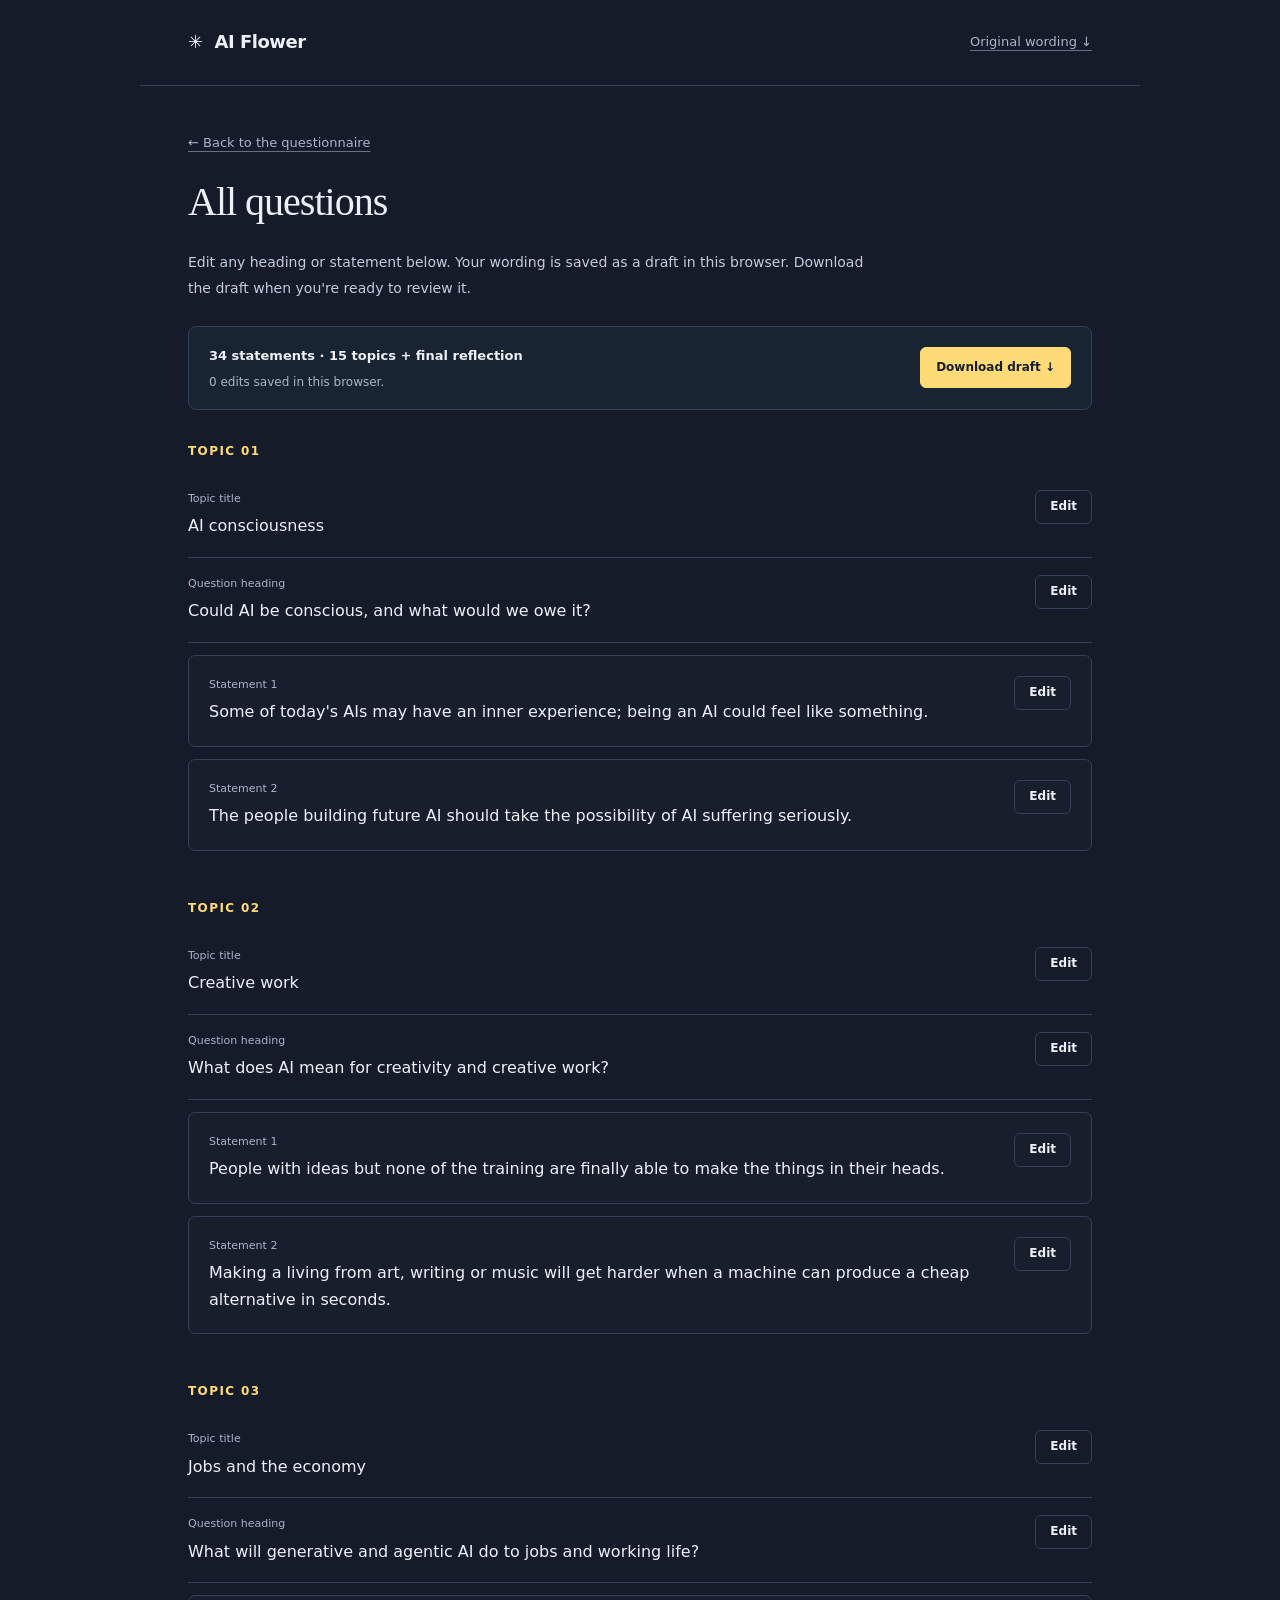
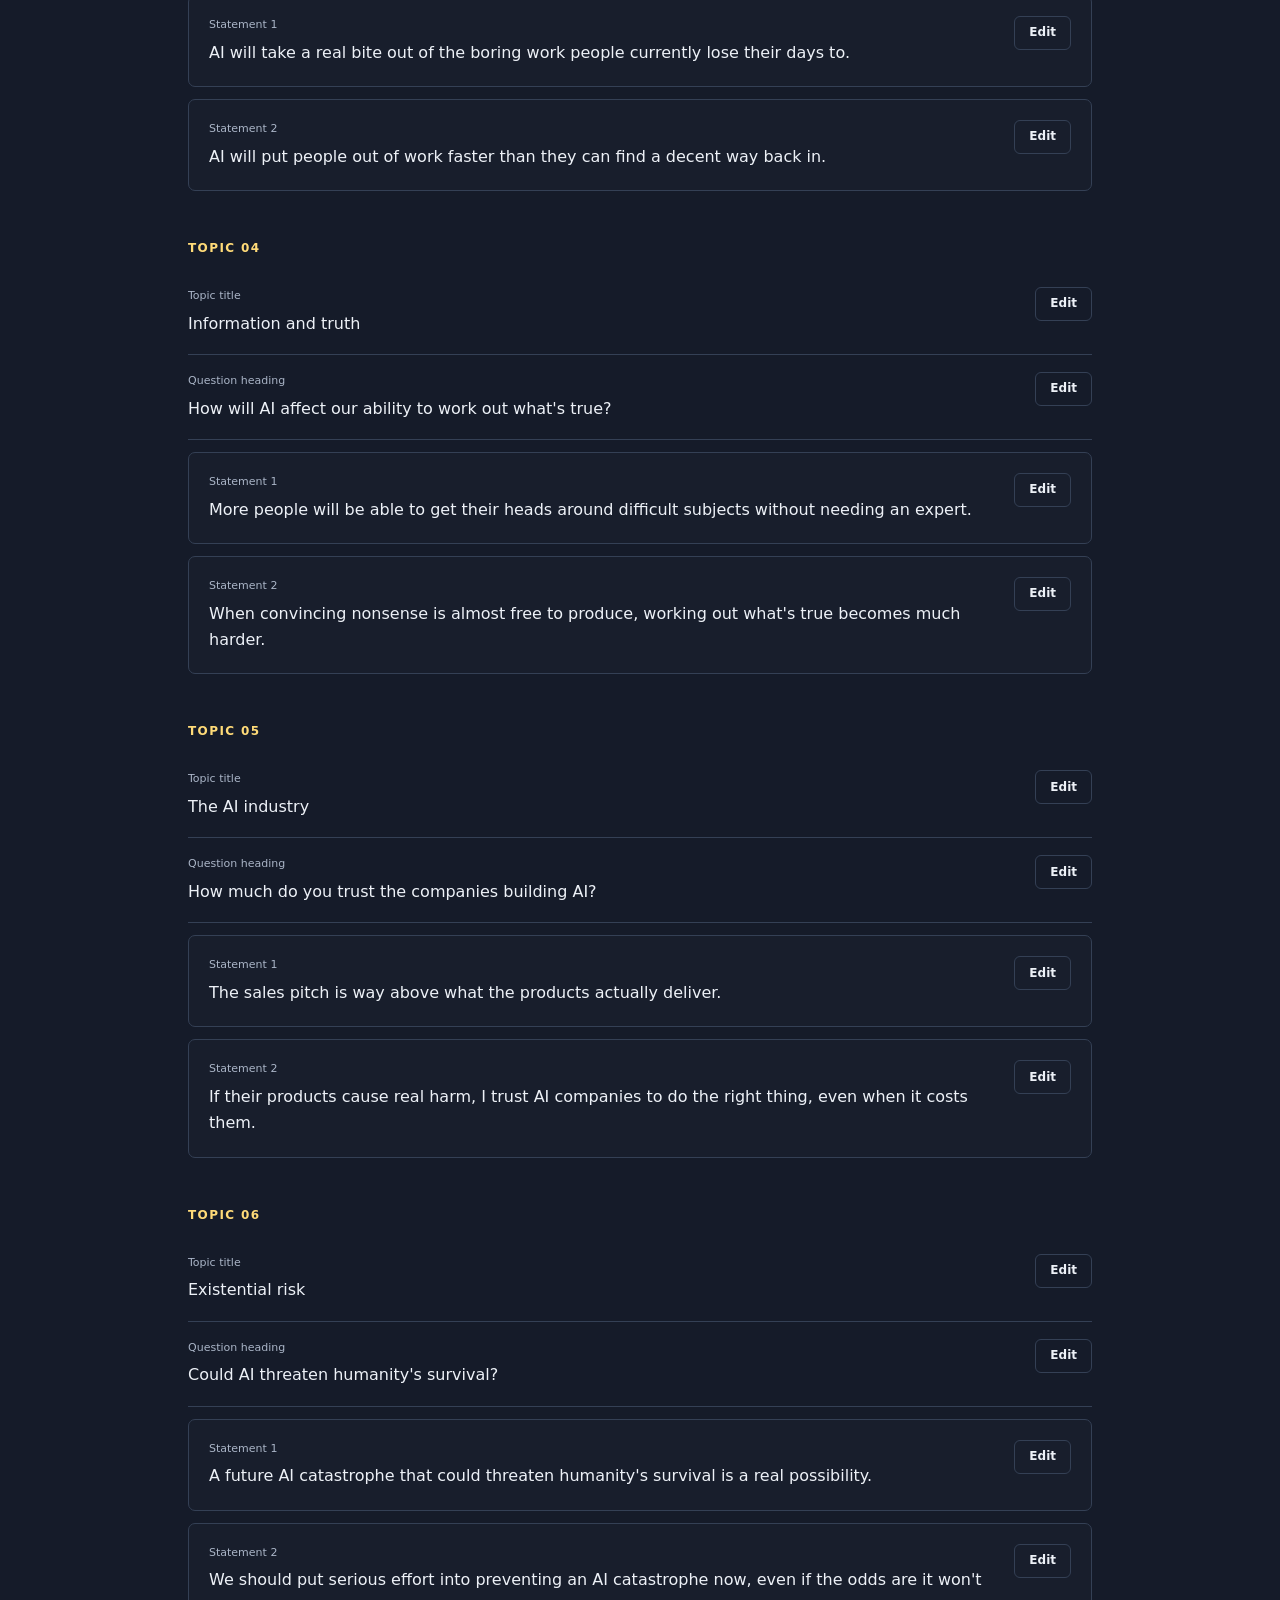
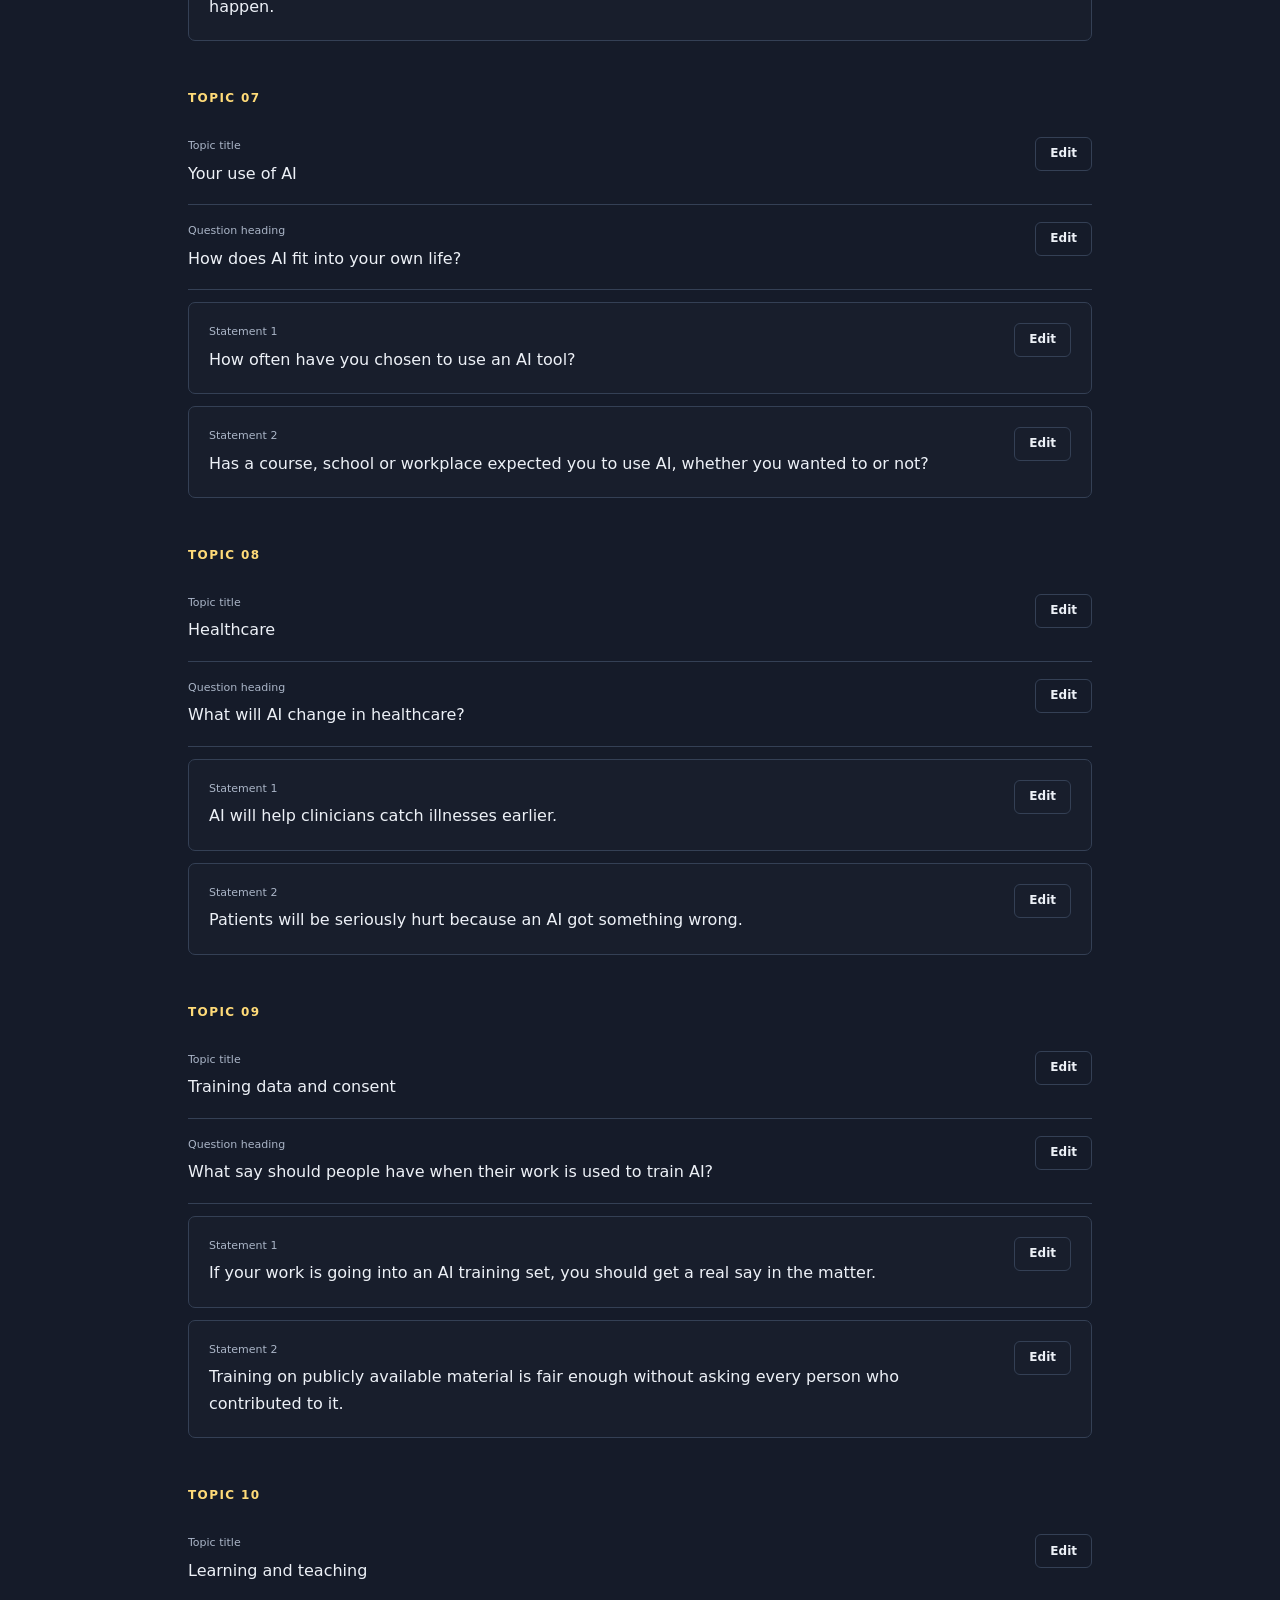
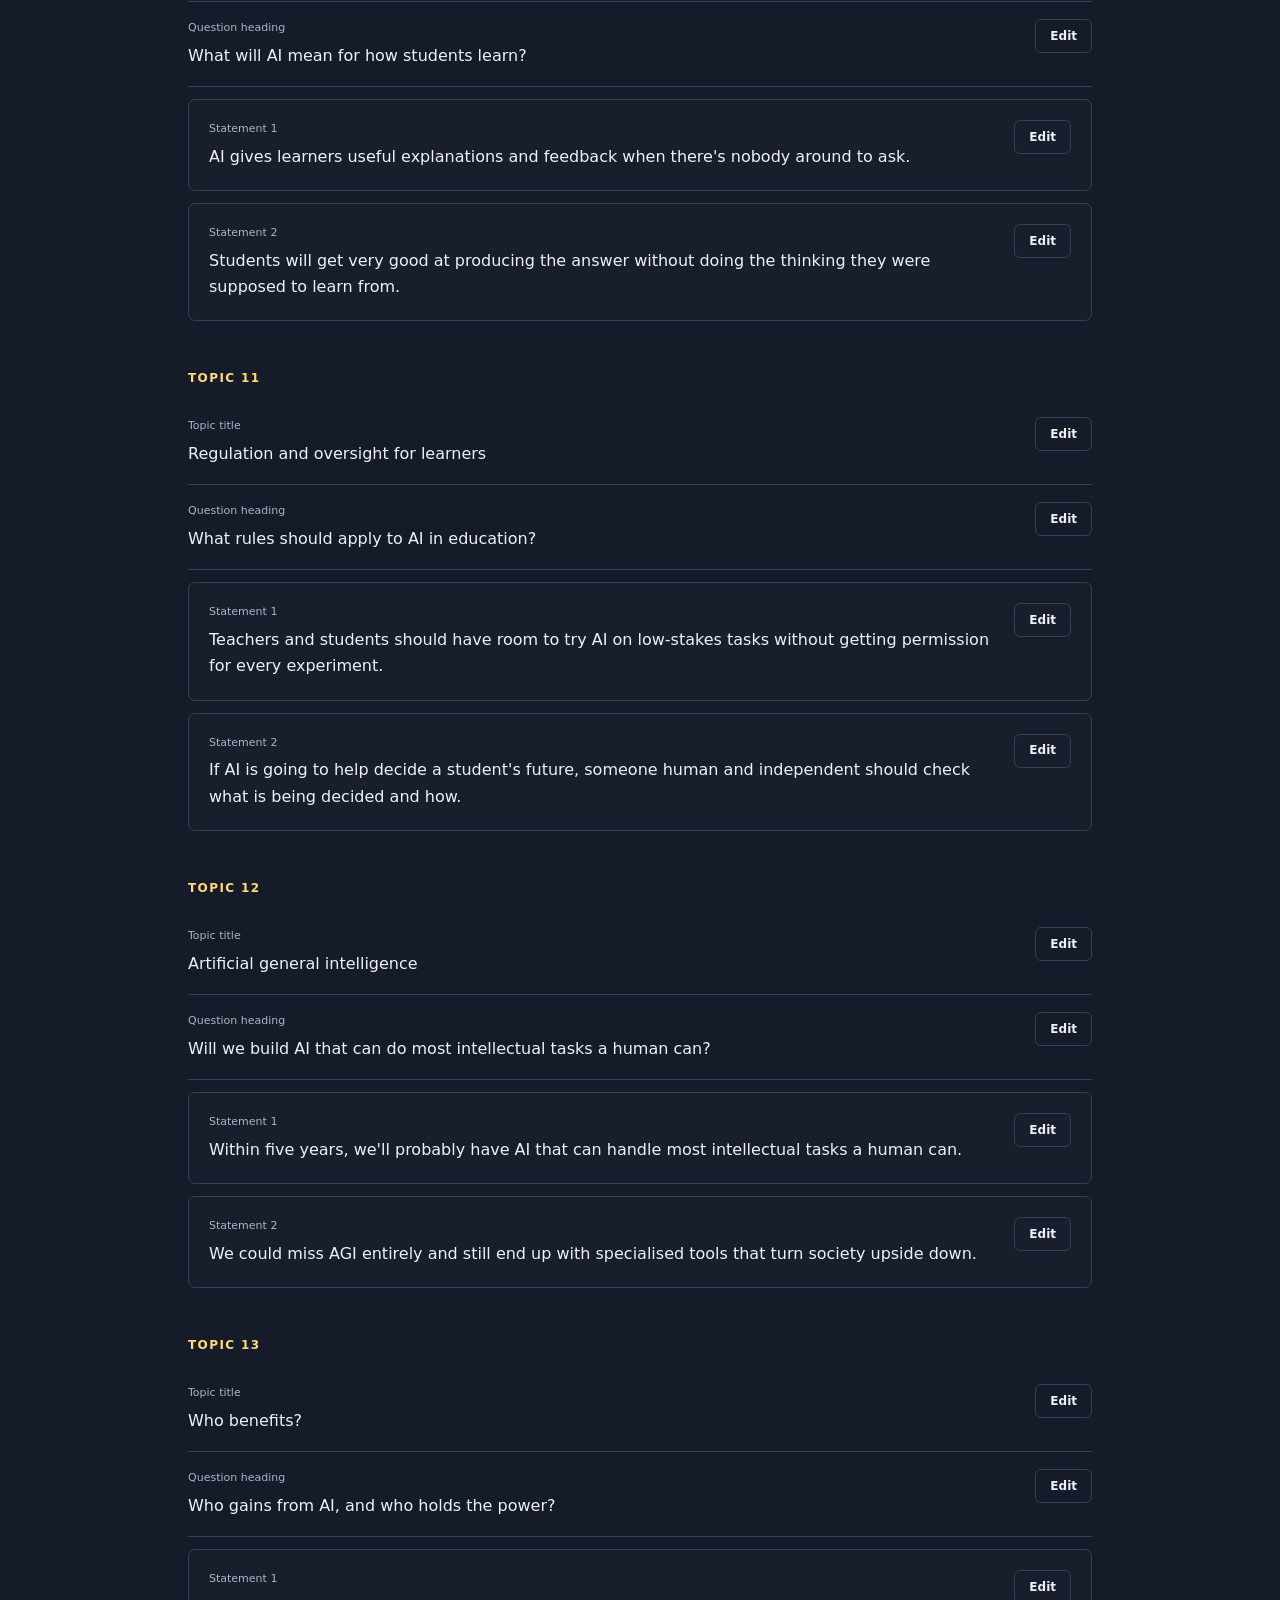
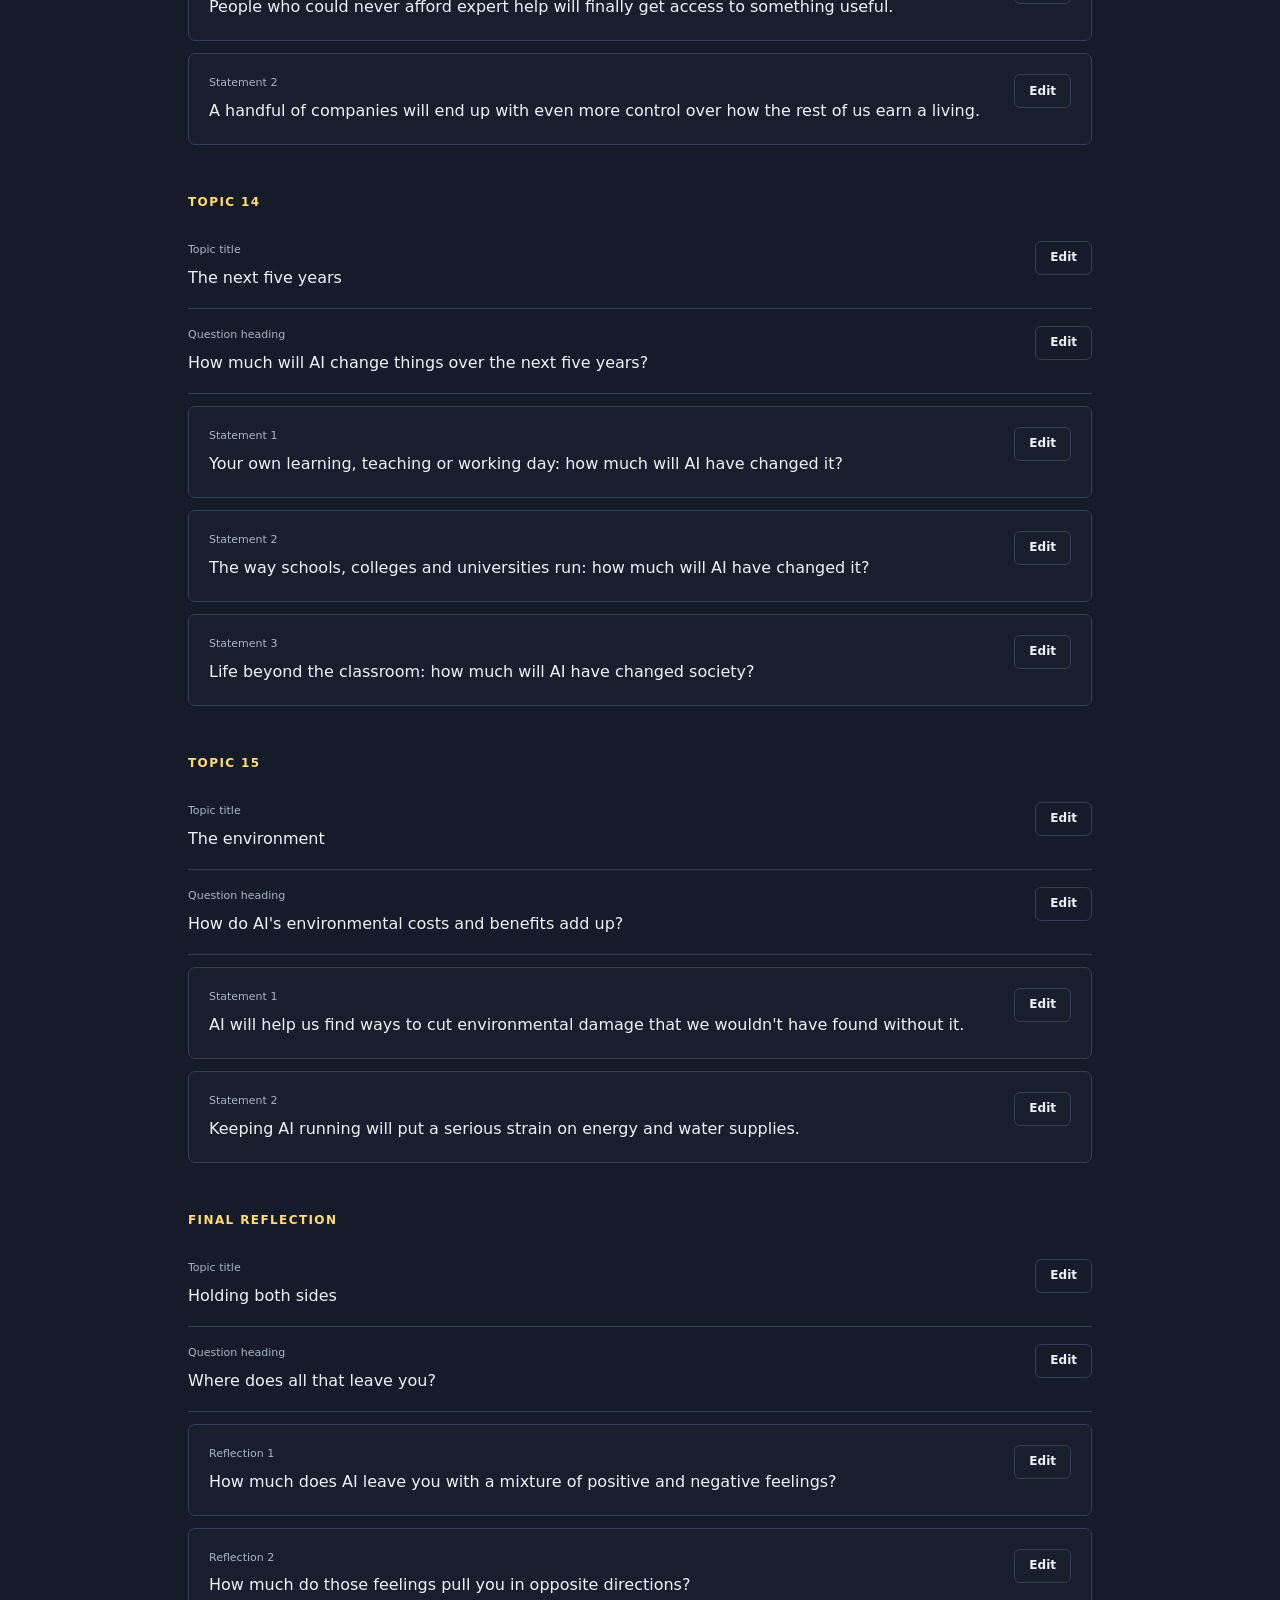
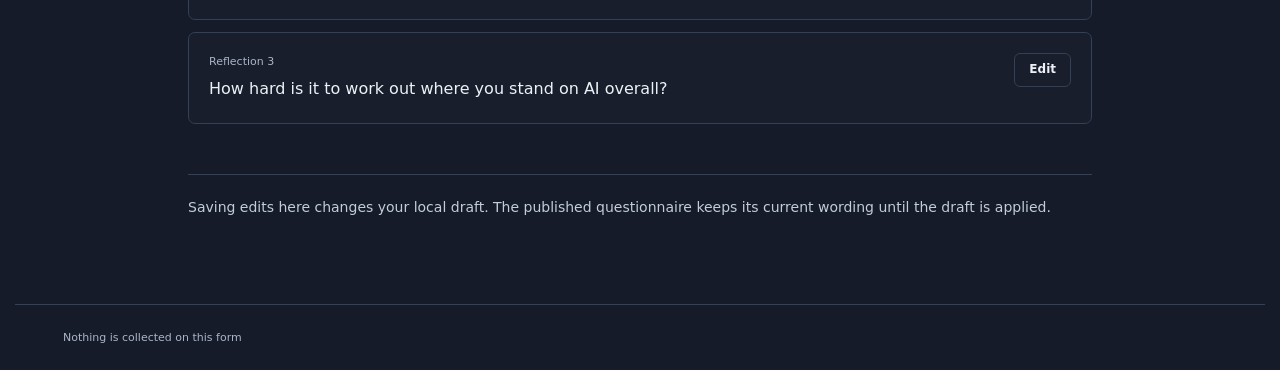
==== commit d39f5905: "Add files via upload fixed words" ====
--- a/questions.html
+++ b/questions.html
@@ -1,4 +1,4 @@
-<!doctype html><html lang="en"><head><meta charset="utf-8"><meta name="viewport" content="width=device-width,initial-scale=1"><meta name="theme-color" content="#151b29"><title>The complete questionnaire · AI Flower</title><link rel="stylesheet" href="styles.css"></head><body><header class="doc-header"><a class="brand" href="./">✳ <span>AI Flower</span></a><a class="text-link" href="questions.md" download>Download Markdown ↗</a></header><main class="document"><a class="text-link" href="./">← Back to the questionnaire</a><h1 id="find-out-what-type-of-ai-flower-you-are">Find out what type of AI flower you are</h1>
+<!doctype html><html lang="en"><head><meta charset="utf-8"><meta name="viewport" content="width=device-width,initial-scale=1"><meta name="theme-color" content="#151b29"><title>The complete questionnaire · AI Flower</title><link rel="stylesheet" href="styles.css"><link rel="stylesheet" href="question-editor.css"></head><body><header class="doc-header"><a class="brand" href="./">✳ <span>AI Flower</span></a><a class="text-link" href="questions.md" download>Original wording ↓</a></header><main class="document question-editor" id="question-editor"><a class="text-link" href="./">← Back to the questionnaire</a><h1 id="find-out-what-type-of-ai-flower-you-are">Find out what type of AI flower you are</h1>
 <h2 id="about-the-questions">About the questions</h2>
 <p>15 topics. Where do you actually stand on AI?</p>
 <p>You can love the tool and distrust the company. You can think the hype is ridiculous and still expect the technology to change everything. You can also think the whole thing is mostly hot air.</p>
@@ -13,98 +13,84 @@
 <h2 id="the-15-topics">The 15 topics</h2>
 <h3 id="1-ai-consciousness">1. AI consciousness</h3>
 <p><strong>Could AI be conscious, and what would we owe it?</strong></p>
-<p>Agreement. The first statement concerns AI today; the second concerns future systems.</p>
 <ul>
-<li><strong>CON-1:</strong> Some of today&#x27;s AIs may have an inner experience. There could be something it feels like to be one.</li>
+<li><strong>CON-1:</strong> Some of today&#x27;s AIs may have an inner experience; being an AI could feel like something.</li>
 <li><strong>CON-2:</strong> The people building future AI should take the possibility of AI suffering seriously.</li>
 </ul>
 <h3 id="2-creative-work">2. Creative work</h3>
 <p><strong>What does AI mean for creativity and creative work?</strong></p>
-<p>Agreement. Think about effects over the next five years.</p>
 <ul>
-<li><strong>CRE-B:</strong> People with ideas but none of the training will finally be able to make the things in their heads.</li>
+<li><strong>CRE-B:</strong> People with ideas but none of the training are finally able to make the things in their heads.</li>
 <li><strong>CRE-H:</strong> Making a living from art, writing or music will get harder when a machine can produce a cheap alternative in seconds.</li>
 </ul>
 <h3 id="3-jobs-and-the-economy">3. Jobs and the economy</h3>
-<p><strong>What will AI do to jobs and working life?</strong></p>
-<p>Agreement. Think about effects over the next five years.</p>
+<p><strong>What will generative and agentic AI do to jobs and working life?</strong></p>
 <ul>
 <li><strong>JOB-B:</strong> AI will take a real bite out of the boring work people currently lose their days to.</li>
 <li><strong>JOB-H:</strong> AI will put people out of work faster than they can find a decent way back in.</li>
 </ul>
 <h3 id="4-information-and-truth">4. Information and truth</h3>
 <p><strong>How will AI affect our ability to work out what&#x27;s true?</strong></p>
-<p>Agreement. Think about effects over the next five years.</p>
 <ul>
-<li><strong>INF-B:</strong> More people will be able to get their heads around difficult subjects without needing an expert on speed dial.</li>
-<li><strong>INF-H:</strong> When convincing nonsense is almost free to produce, working out what&#x27;s true will become a much harder job.</li>
+<li><strong>INF-B:</strong> More people will be able to get their heads around difficult subjects without needing an expert.</li>
+<li><strong>INF-H:</strong> When convincing nonsense is almost free to produce, working out what&#x27;s true becomes much harder.</li>
 </ul>
 <h3 id="5-the-ai-industry">5. The AI industry</h3>
 <p><strong>How much do you trust the companies building AI?</strong></p>
-<p>Agreement. Think about the industry today.</p>
 <ul>
-<li><strong>IND-1:</strong> The sales pitch is several floors above what the products can actually deliver.</li>
+<li><strong>IND-1:</strong> The sales pitch is way above what the products actually deliver.</li>
 <li><strong>IND-2:</strong> If their products cause real harm, I trust AI companies to do the right thing, even when it costs them.</li>
 </ul>
 <h3 id="6-existential-risk">6. Existential risk</h3>
 <p><strong>Could AI threaten humanity&#x27;s survival?</strong></p>
-<p>Agreement. Think about possible future developments, without assuming they will happen within five years.</p>
 <ul>
-<li><strong>EXI-1:</strong> A future AI catastrophe could threaten humanity&#x27;s survival. That&#x27;s a real possibility.</li>
-<li><strong>EXI-2:</strong> We should put serious effort into preventing an AI catastrophe now, even if it never happens.</li>
+<li><strong>EXI-1:</strong> A future AI catastrophe that could threaten humanity&#x27;s survival is a real possibility.</li>
+<li><strong>EXI-2:</strong> We should put serious effort into preventing an AI catastrophe now, even if the odds are it won&#x27;t happen.</li>
 </ul>
 <h3 id="7-your-use-of-ai">7. Your use of AI</h3>
 <p><strong>How does AI fit into your own life?</strong></p>
-<p>Think about the last four weeks.</p>
 <ul>
 <li><strong>USE-1:</strong> How often have you chosen to use an AI tool? Never · Less than weekly · Weekly · Several days a week · Daily or almost daily · Not sure / skip.</li>
 <li><strong>USE-2:</strong> Has a course, school or workplace expected you to use AI, whether you wanted to or not? No · Yes · Not sure / skip.</li>
 </ul>
 <h3 id="8-healthcare">8. Healthcare</h3>
 <p><strong>What will AI change in healthcare?</strong></p>
-<p>Agreement. Think about effects over the next five years.</p>
 <ul>
-<li><strong>MED-B:</strong> AI will help clinicians catch illnesses earlier, while there&#x27;s still more they can do about them.</li>
+<li><strong>MED-B:</strong> AI will help clinicians catch illnesses earlier.</li>
 <li><strong>MED-H:</strong> Patients will be seriously hurt because an AI got something wrong.</li>
 </ul>
 <h3 id="9-training-data-and-consent">9. Training data and consent</h3>
 <p><strong>What say should people have when their work is used to train AI?</strong></p>
-<p>Agreement. What should be acceptable, whatever the law currently says?</p>
 <ul>
 <li><strong>DAT-1:</strong> If your work is going into an AI training set, you should get a real say in the matter.</li>
-<li><strong>DAT-2:</strong> Some training on publicly available material is fair enough without asking every person who contributed to it.</li>
+<li><strong>DAT-2:</strong> Training on publicly available material is fair enough without asking every person who contributed to it.</li>
 </ul>
 <h3 id="10-learning-and-teaching">10. Learning and teaching</h3>
 <p><strong>What will AI mean for how students learn?</strong></p>
-<p>Agreement. Think about effects over the next five years.</p>
 <ul>
-<li><strong>EDU-B:</strong> Stuck at eleven at night? AI will give learners useful explanations and feedback when there&#x27;s nobody around to ask.</li>
+<li><strong>EDU-B:</strong> AI gives learners useful explanations and feedback when there&#x27;s nobody around to ask.</li>
 <li><strong>EDU-H:</strong> Students will get very good at producing the answer without doing the thinking they were supposed to learn from.</li>
 </ul>
-<h3 id="11-regulation-and-oversight">11. Regulation and oversight</h3>
+<h3 id="11-regulation-and-oversight-for-learners">11. Regulation and oversight for learners</h3>
 <p><strong>What rules should apply to AI in education?</strong></p>
-<p>Agreement. Think about rules you would support for education.</p>
 <ul>
-<li><strong>REG-1:</strong> Teachers and students should have room to try AI on low-stakes tasks without getting permission for every little experiment.</li>
-<li><strong>REG-2:</strong> If AI is going to help decide a student&#x27;s future, someone independent should check it before it gets that power.</li>
+<li><strong>REG-1:</strong> Teachers and students should have room to try AI on low-stakes tasks without getting permission for every experiment.</li>
+<li><strong>REG-2:</strong> If AI is going to help decide a student&#x27;s future, someone human and independent should check what is being decided and how.</li>
 </ul>
 <h3 id="12-artificial-general-intelligence">12. Artificial general intelligence</h3>
 <p><strong>Will we build AI that can do most intellectual tasks a human can?</strong></p>
-<p>Agreement. Here, AGI means AI able to perform most intellectual tasks that humans can perform.</p>
 <ul>
 <li><strong>AGI-1:</strong> Within five years, we&#x27;ll probably have AI that can handle most intellectual tasks a human can.</li>
 <li><strong>AGI-2:</strong> We could miss AGI entirely and still end up with specialised tools that turn society upside down.</li>
 </ul>
 <h3 id="13-who-benefits">13. Who benefits?</h3>
 <p><strong>Who gains from AI, and who holds the power?</strong></p>
-<p>Agreement. Think about effects over the next five years.</p>
 <ul>
 <li><strong>DIS-B:</strong> People who could never afford expert help will finally get access to something useful.</li>
 <li><strong>DIS-H:</strong> A handful of companies will end up with even more control over how the rest of us earn a living.</li>
 </ul>
 <h3 id="14-the-next-five-years">14. The next five years</h3>
 <p><strong>How much will AI change things over the next five years?</strong></p>
-<p>Amount of change. Put aside whether you like the prospect. How much changes?</p>
 <ul>
 <li><strong>CHG-P:</strong> Your own learning, teaching or working day: how much will AI have changed it?</li>
 <li><strong>CHG-E:</strong> The way schools, colleges and universities run: how much will AI have changed it?</li>
@@ -112,16 +98,13 @@
 </ul>
 <h3 id="15-the-environment">15. The environment</h3>
 <p><strong>How do AI&#x27;s environmental costs and benefits add up?</strong></p>
-<p>Agreement. Think about effects over the next five years.</p>
 <ul>
 <li><strong>ENV-B:</strong> AI will help us find ways to cut environmental damage that we wouldn&#x27;t have found without it.</li>
 <li><strong>ENV-H:</strong> Keeping AI running will put a serious strain on energy and water supplies.</li>
 </ul>
 <h2 id="final-reflection-where-does-all-that-leave-you">Final reflection: where does all that leave you?</h2>
-<p>You might see both sides and know exactly where you stand. You might feel pulled in opposite directions. How does it feel to you?</p>
-<p>Reflection format. Think about your overall reaction to AI today.</p>
 <ul>
 <li><strong>FEEL-M:</strong> How much does AI leave you with a mixture of positive and negative feelings?</li>
 <li><strong>FEEL-C:</strong> How much do those feelings pull you in opposite directions?</li>
 <li><strong>FEEL-I:</strong> How hard is it to work out where you stand on AI overall?</li>
-</ul></main><footer class="footer">Nothing is collected on this form</footer></body></html>+</ul></main><footer class="footer">Nothing is collected on this form</footer><script type="module" src="question-editor.mjs"></script></body></html>
--- a/question-editor.css
+++ b/question-editor.css
@@ -0,0 +1 @@
+.question-editor{max-width:980px}.question-editor .editor-intro{max-width:700px;margin-bottom:24px}.editor-toolbar{position:sticky;top:0;z-index:2;display:flex;align-items:center;justify-content:space-between;gap:20px;padding:16px 20px;margin:24px 0 32px;background:#1b2533f5;border:1px solid var(--line);border-radius:8px;backdrop-filter:blur(8px)}.editor-toolbar strong{font-size:13px}.editor-toolbar #draft-status{font-size:12px;margin:4px 0 0;color:var(--muted)}.editor-toolbar .button-primary{font-size:12px;min-height:40px;padding:10px 15px;white-space:nowrap}.edit-topic{margin:34px 0 50px}.edit-topic>h2{font:600 12px var(--sans);letter-spacing:1.4px;text-transform:uppercase;color:var(--yellow);margin:0 0 15px}.wording-row{display:flex;align-items:flex-start;justify-content:space-between;gap:25px;padding:17px 0;border-bottom:1px solid var(--line)}.wording-copy{min-width:0}.wording-label{display:block;color:var(--muted);font-size:11px;margin-bottom:6px}.wording-row .wording-text{white-space:pre-wrap;color:var(--text);font-size:16px;line-height:1.65;margin:0}.wording-statement{background:#ffffff03;padding:20px;margin-top:12px;border:1px solid var(--line);border-radius:7px}.wording-row .edit-wording{font-size:12px;min-height:34px;padding:6px 14px;flex-shrink:0}.wording-form{width:100%}.wording-form label{display:block;font-size:12px;color:var(--yellow);margin-bottom:9px}.wording-form textarea{width:100%;box-sizing:border-box;resize:vertical;font:16px/1.6 var(--sans);color:var(--text);background:#111925;border:1px solid #728a77;border-radius:5px;padding:13px;min-height:100px}.wording-form textarea:focus-visible{outline:2px solid var(--yellow);outline-offset:2px}.wording-actions{display:flex;gap:12px;margin-top:12px}.wording-actions button{font-size:12px;min-height:36px;padding:8px 14px}.wording-form .wording-error{font-size:12px;color:#eea2a2;margin:8px 0 0}.editor-note{padding-top:20px;border-top:1px solid var(--line)}@media(max-width:600px){.editor-toolbar{align-items:stretch;flex-direction:column;gap:12px;padding:14px}.editor-toolbar .button-primary{align-self:flex-start}.wording-row{gap:15px}.wording-statement{padding:15px}.wording-row .wording-text{font-size:15px}.edit-topic{margin-bottom:40px}}
